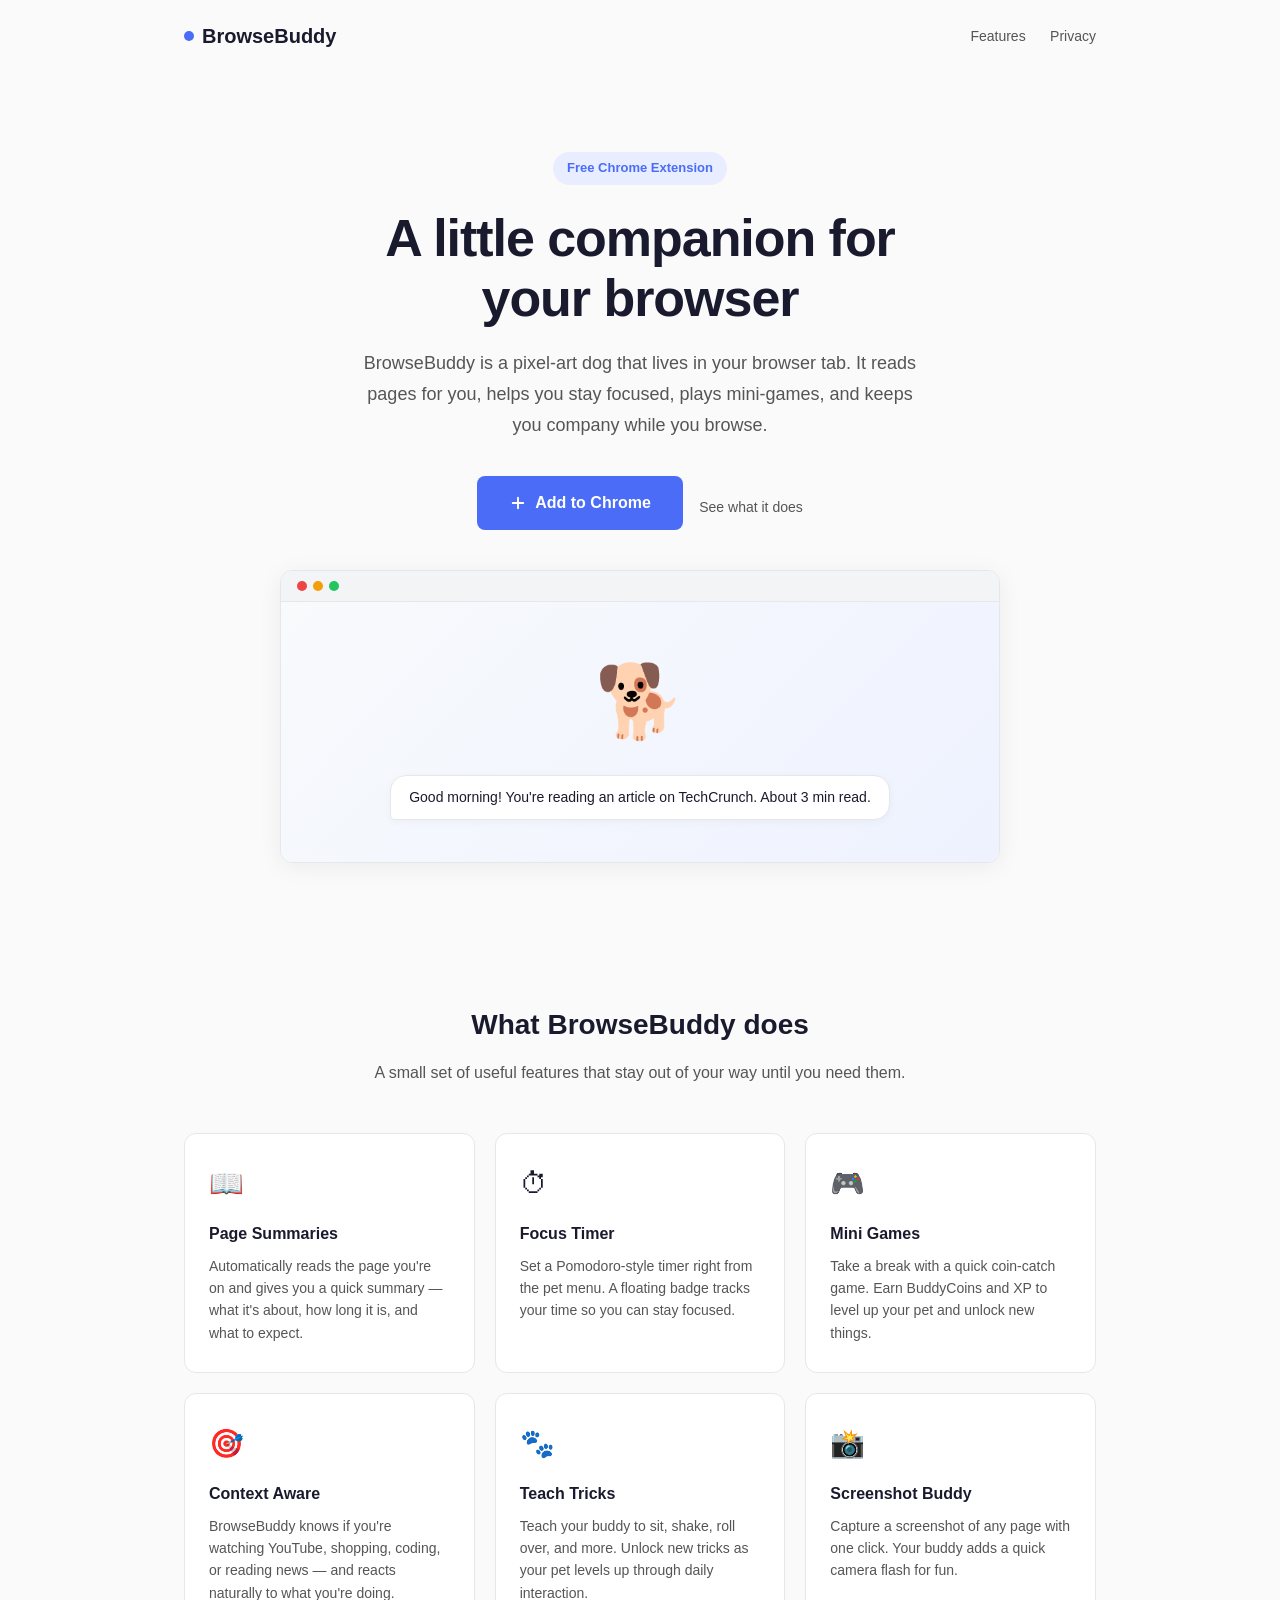
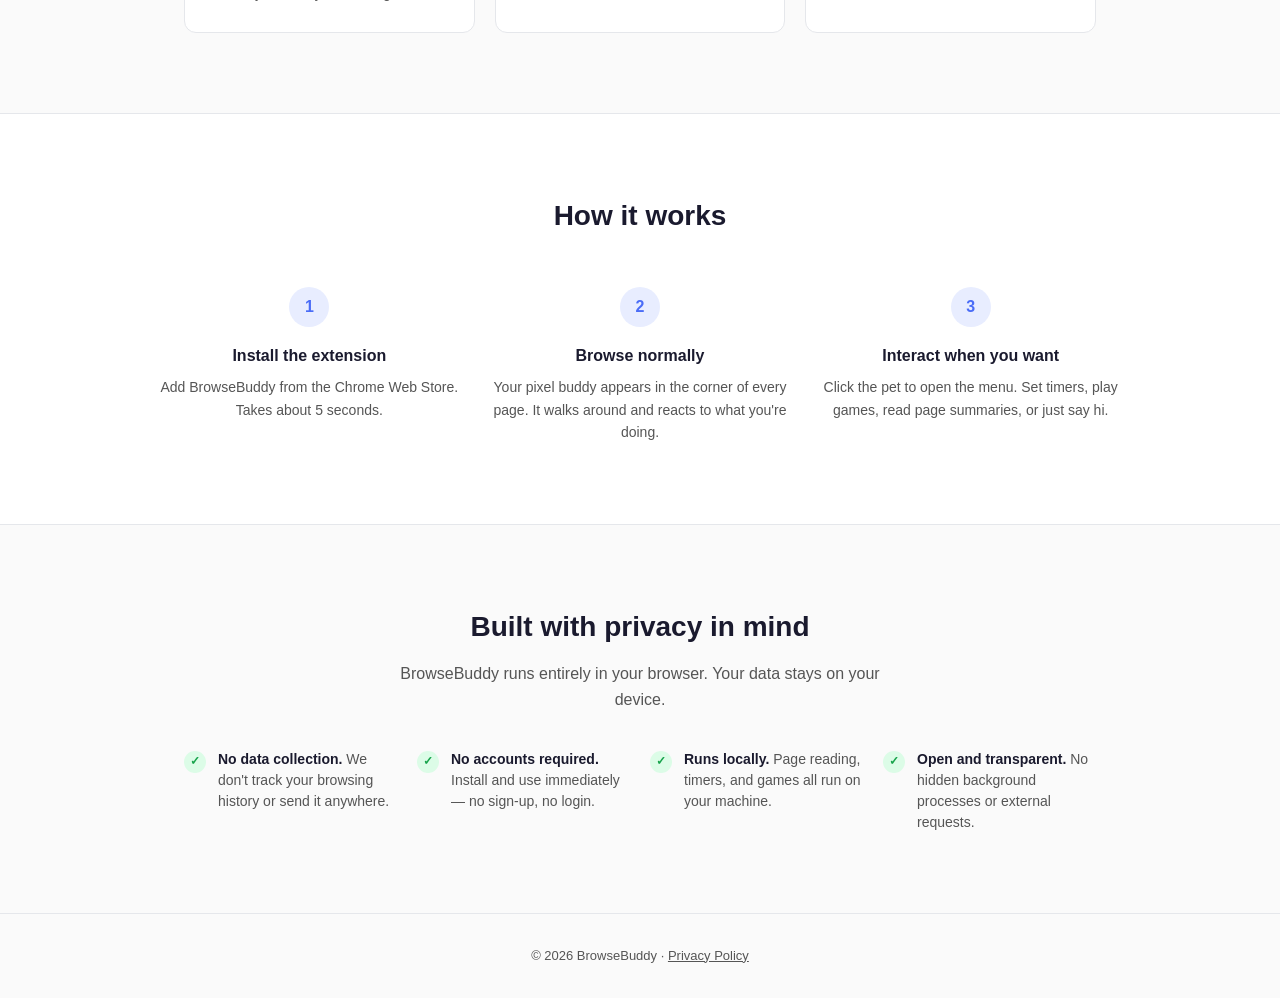
==== docs/index.html @ 707268b6 "Initial commit — BrowseBuddy Chrome Extension Pixel-art dog companion with page summaries, focus tim" ====
<!DOCTYPE html>
<html lang="en">
<head>
  <meta charset="UTF-8">
  <meta name="viewport" content="width=device-width, initial-scale=1.0">
  <title>BrowseBuddy — Your Friendly Browsing Companion</title>
  <meta name="description" content="BrowseBuddy is a free Chrome extension that adds a friendly pixel-art dog to your browser. It reads pages, sets timers, plays games, and keeps you company while you browse.">
  <style>
    *, *::before, *::after { box-sizing: border-box; margin: 0; padding: 0; }

    :root {
      --bg: #fafafa;
      --text: #1a1a2e;
      --text-muted: #555;
      --accent: #4a6cf7;
      --accent-soft: #e8edff;
      --card-bg: #ffffff;
      --border: #e5e7eb;
      --radius: 12px;
    }

    body {
      font-family: -apple-system, BlinkMacSystemFont, 'Segoe UI', Roboto, 'Helvetica Neue', Arial, sans-serif;
      color: var(--text);
      background: var(--bg);
      line-height: 1.6;
      -webkit-font-smoothing: antialiased;
    }

    /* NAV */
    nav {
      display: flex;
      justify-content: space-between;
      align-items: center;
      max-width: 960px;
      margin: 0 auto;
      padding: 20px 24px;
    }
    .logo {
      font-size: 20px;
      font-weight: 700;
      color: var(--text);
      text-decoration: none;
      display: flex;
      align-items: center;
      gap: 8px;
    }
    .logo-dot {
      width: 10px;
      height: 10px;
      background: var(--accent);
      border-radius: 50%;
      display: inline-block;
    }
    nav a.nav-link {
      color: var(--text-muted);
      text-decoration: none;
      font-size: 14px;
      font-weight: 500;
    }
    nav a.nav-link:hover { color: var(--text); }

    /* HERO */
    .hero {
      max-width: 960px;
      margin: 0 auto;
      padding: 80px 24px 60px;
      text-align: center;
    }
    .hero-badge {
      display: inline-block;
      background: var(--accent-soft);
      color: var(--accent);
      font-size: 13px;
      font-weight: 600;
      padding: 6px 14px;
      border-radius: 20px;
      margin-bottom: 24px;
    }
    .hero h1 {
      font-size: clamp(32px, 5vw, 52px);
      font-weight: 800;
      line-height: 1.15;
      margin-bottom: 20px;
      letter-spacing: -0.02em;
    }
    .hero p {
      font-size: 18px;
      color: var(--text-muted);
      max-width: 560px;
      margin: 0 auto 36px;
      line-height: 1.7;
    }
    .cta-btn {
      display: inline-flex;
      align-items: center;
      gap: 8px;
      background: var(--accent);
      color: #fff;
      padding: 14px 32px;
      border-radius: 8px;
      font-size: 16px;
      font-weight: 600;
      text-decoration: none;
      transition: background 0.2s, transform 0.2s;
    }
    .cta-btn:hover { background: #3b5de7; transform: translateY(-1px); }
    .cta-secondary {
      display: inline-block;
      margin-left: 12px;
      color: var(--text-muted);
      font-size: 14px;
      text-decoration: none;
      font-weight: 500;
    }
    .cta-secondary:hover { color: var(--text); }

    /* PREVIEW */
    .preview {
      max-width: 720px;
      margin: 40px auto 0;
      border-radius: var(--radius);
      overflow: hidden;
      border: 1px solid var(--border);
      background: var(--card-bg);
      box-shadow: 0 4px 24px rgba(0,0,0,0.06);
    }
    .preview-bar {
      background: #f3f4f6;
      padding: 10px 16px;
      display: flex;
      align-items: center;
      gap: 6px;
      border-bottom: 1px solid var(--border);
    }
    .preview-dot { width: 10px; height: 10px; border-radius: 50%; }
    .preview-dot:nth-child(1) { background: #ef4444; }
    .preview-dot:nth-child(2) { background: #f59e0b; }
    .preview-dot:nth-child(3) { background: #22c55e; }
    .preview-body {
      padding: 40px;
      text-align: center;
      background: linear-gradient(135deg, #f8fafc 0%, #eef2ff 100%);
      min-height: 260px;
      display: flex;
      flex-direction: column;
      align-items: center;
      justify-content: center;
      position: relative;
    }
    .preview-pet {
      font-size: 72px;
      margin-bottom: 16px;
      animation: pet-bounce 2s ease-in-out infinite;
    }
    @keyframes pet-bounce {
      0%, 100% { transform: translateY(0); }
      50% { transform: translateY(-8px); }
    }
    .preview-bubble {
      background: var(--card-bg);
      border: 1px solid var(--border);
      padding: 10px 18px;
      border-radius: 16px 16px 16px 4px;
      font-size: 14px;
      color: var(--text);
      box-shadow: 0 2px 8px rgba(0,0,0,0.04);
    }

    /* FEATURES */
    .features {
      max-width: 960px;
      margin: 0 auto;
      padding: 80px 24px;
    }
    .features h2 {
      text-align: center;
      font-size: 28px;
      font-weight: 700;
      margin-bottom: 12px;
    }
    .features .subtitle {
      text-align: center;
      color: var(--text-muted);
      font-size: 16px;
      margin-bottom: 48px;
    }
    .feature-grid {
      display: grid;
      grid-template-columns: repeat(auto-fit, minmax(260px, 1fr));
      gap: 20px;
    }
    .feature-card {
      background: var(--card-bg);
      border: 1px solid var(--border);
      border-radius: var(--radius);
      padding: 28px 24px;
      transition: box-shadow 0.2s;
    }
    .feature-card:hover {
      box-shadow: 0 4px 16px rgba(0,0,0,0.06);
    }
    .feature-icon {
      font-size: 28px;
      margin-bottom: 14px;
    }
    .feature-card h3 {
      font-size: 16px;
      font-weight: 700;
      margin-bottom: 8px;
    }
    .feature-card p {
      font-size: 14px;
      color: var(--text-muted);
      line-height: 1.6;
    }

    /* HOW IT WORKS */
    .how-it-works {
      background: var(--card-bg);
      border-top: 1px solid var(--border);
      border-bottom: 1px solid var(--border);
      padding: 80px 24px;
    }
    .how-it-works .inner {
      max-width: 960px;
      margin: 0 auto;
    }
    .how-it-works h2 {
      text-align: center;
      font-size: 28px;
      font-weight: 700;
      margin-bottom: 48px;
    }
    .steps {
      display: grid;
      grid-template-columns: repeat(auto-fit, minmax(200px, 1fr));
      gap: 32px;
      text-align: center;
    }
    .step-num {
      width: 40px;
      height: 40px;
      border-radius: 50%;
      background: var(--accent-soft);
      color: var(--accent);
      display: inline-flex;
      align-items: center;
      justify-content: center;
      font-weight: 700;
      font-size: 16px;
      margin-bottom: 16px;
    }
    .steps h3 {
      font-size: 16px;
      font-weight: 700;
      margin-bottom: 8px;
    }
    .steps p {
      font-size: 14px;
      color: var(--text-muted);
      line-height: 1.6;
    }

    /* PRIVACY */
    .privacy-section {
      max-width: 960px;
      margin: 0 auto;
      padding: 80px 24px;
      text-align: center;
    }
    .privacy-section h2 {
      font-size: 28px;
      font-weight: 700;
      margin-bottom: 12px;
    }
    .privacy-section .subtitle {
      color: var(--text-muted);
      font-size: 16px;
      margin-bottom: 36px;
      max-width: 520px;
      margin-left: auto;
      margin-right: auto;
    }
    .privacy-grid {
      display: grid;
      grid-template-columns: repeat(auto-fit, minmax(200px, 1fr));
      gap: 20px;
      text-align: left;
    }
    .privacy-item {
      display: flex;
      gap: 12px;
      align-items: flex-start;
    }
    .privacy-check {
      width: 22px;
      height: 22px;
      border-radius: 50%;
      background: #dcfce7;
      color: #16a34a;
      display: flex;
      align-items: center;
      justify-content: center;
      font-size: 12px;
      font-weight: 700;
      flex-shrink: 0;
      margin-top: 2px;
    }
    .privacy-item p {
      font-size: 14px;
      color: var(--text-muted);
      line-height: 1.5;
    }
    .privacy-item strong {
      color: var(--text);
    }

    /* FOOTER */
    footer {
      border-top: 1px solid var(--border);
      padding: 32px 24px;
      text-align: center;
    }
    footer p {
      font-size: 13px;
      color: var(--text-muted);
    }
    footer a {
      color: var(--text-muted);
      text-decoration: underline;
    }
    footer a:hover { color: var(--text); }

    /* MOBILE */
    @media (max-width: 600px) {
      .hero { padding: 48px 20px 40px; }
      .features, .privacy-section { padding: 48px 20px; }
      .how-it-works { padding: 48px 20px; }
      .preview-body { padding: 24px; min-height: 200px; }
      .cta-secondary { display: block; margin: 12px 0 0; }
    }
  </style>
</head>
<body>

  <nav>
    <a href="#" class="logo"><span class="logo-dot"></span> BrowseBuddy</a>
    <div>
      <a href="#features" class="nav-link" style="margin-right: 20px;">Features</a>
      <a href="#privacy" class="nav-link">Privacy</a>
    </div>
  </nav>

  <section class="hero">
    <span class="hero-badge">Free Chrome Extension</span>
    <h1>A little companion for<br>your browser</h1>
    <p>BrowseBuddy is a pixel-art dog that lives in your browser tab. It reads pages for you, helps you stay focused, plays mini-games, and keeps you company while you browse.</p>
    <a href="#" class="cta-btn">
      <svg width="18" height="18" viewBox="0 0 24 24" fill="none" stroke="currentColor" stroke-width="2.5" stroke-linecap="round" stroke-linejoin="round"><path d="M12 5v14M5 12h14"/></svg>
      Add to Chrome
    </a>
    <a href="#features" class="cta-secondary">See what it does</a>

    <div class="preview">
      <div class="preview-bar">
        <span class="preview-dot"></span>
        <span class="preview-dot"></span>
        <span class="preview-dot"></span>
      </div>
      <div class="preview-body">
        <div class="preview-pet">🐕</div>
        <div class="preview-bubble">Good morning! You're reading an article on TechCrunch. About 3 min read.</div>
      </div>
    </div>
  </section>

  <section class="features" id="features">
    <h2>What BrowseBuddy does</h2>
    <p class="subtitle">A small set of useful features that stay out of your way until you need them.</p>
    <div class="feature-grid">
      <div class="feature-card">
        <div class="feature-icon">📖</div>
        <h3>Page Summaries</h3>
        <p>Automatically reads the page you're on and gives you a quick summary — what it's about, how long it is, and what to expect.</p>
      </div>
      <div class="feature-card">
        <div class="feature-icon">⏱</div>
        <h3>Focus Timer</h3>
        <p>Set a Pomodoro-style timer right from the pet menu. A floating badge tracks your time so you can stay focused.</p>
      </div>
      <div class="feature-card">
        <div class="feature-icon">🎮</div>
        <h3>Mini Games</h3>
        <p>Take a break with a quick coin-catch game. Earn BuddyCoins and XP to level up your pet and unlock new things.</p>
      </div>
      <div class="feature-card">
        <div class="feature-icon">🎯</div>
        <h3>Context Aware</h3>
        <p>BrowseBuddy knows if you're watching YouTube, shopping, coding, or reading news — and reacts naturally to what you're doing.</p>
      </div>
      <div class="feature-card">
        <div class="feature-icon">🐾</div>
        <h3>Teach Tricks</h3>
        <p>Teach your buddy to sit, shake, roll over, and more. Unlock new tricks as your pet levels up through daily interaction.</p>
      </div>
      <div class="feature-card">
        <div class="feature-icon">📸</div>
        <h3>Screenshot Buddy</h3>
        <p>Capture a screenshot of any page with one click. Your buddy adds a quick camera flash for fun.</p>
      </div>
    </div>
  </section>

  <section class="how-it-works">
    <div class="inner">
      <h2>How it works</h2>
      <div class="steps">
        <div>
          <div class="step-num">1</div>
          <h3>Install the extension</h3>
          <p>Add BrowseBuddy from the Chrome Web Store. Takes about 5 seconds.</p>
        </div>
        <div>
          <div class="step-num">2</div>
          <h3>Browse normally</h3>
          <p>Your pixel buddy appears in the corner of every page. It walks around and reacts to what you're doing.</p>
        </div>
        <div>
          <div class="step-num">3</div>
          <h3>Interact when you want</h3>
          <p>Click the pet to open the menu. Set timers, play games, read page summaries, or just say hi.</p>
        </div>
      </div>
    </div>
  </section>

  <section class="privacy-section" id="privacy">
    <h2>Built with privacy in mind</h2>
    <p class="subtitle">BrowseBuddy runs entirely in your browser. Your data stays on your device.</p>
    <div class="privacy-grid">
      <div class="privacy-item">
        <div class="privacy-check">&#10003;</div>
        <p><strong>No data collection.</strong> We don't track your browsing history or send it anywhere.</p>
      </div>
      <div class="privacy-item">
        <div class="privacy-check">&#10003;</div>
        <p><strong>No accounts required.</strong> Install and use immediately — no sign-up, no login.</p>
      </div>
      <div class="privacy-item">
        <div class="privacy-check">&#10003;</div>
        <p><strong>Runs locally.</strong> Page reading, timers, and games all run on your machine.</p>
      </div>
      <div class="privacy-item">
        <div class="privacy-check">&#10003;</div>
        <p><strong>Open and transparent.</strong> No hidden background processes or external requests.</p>
      </div>
    </div>
  </section>

  <footer>
    <p>&copy; 2026 BrowseBuddy &middot; <a href="privacy.html">Privacy Policy</a></p>
  </footer>

</body>
</html>
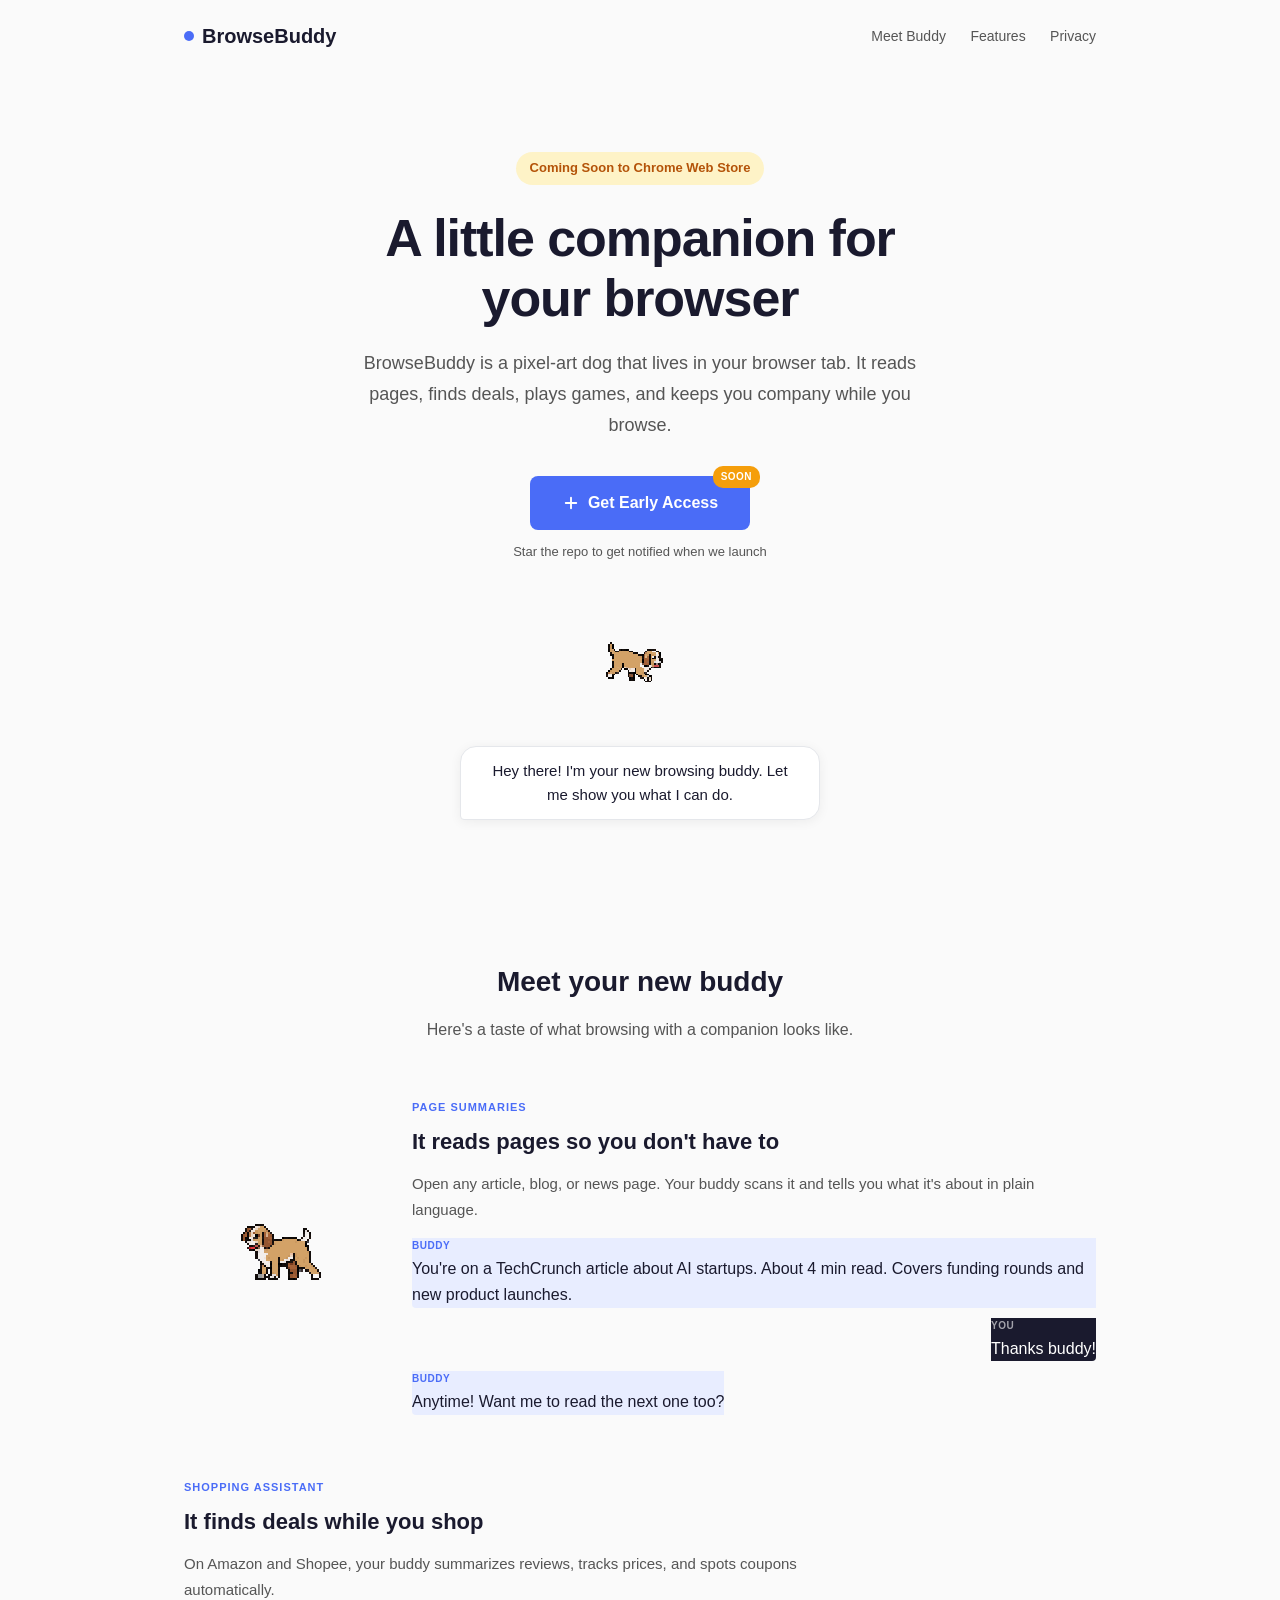
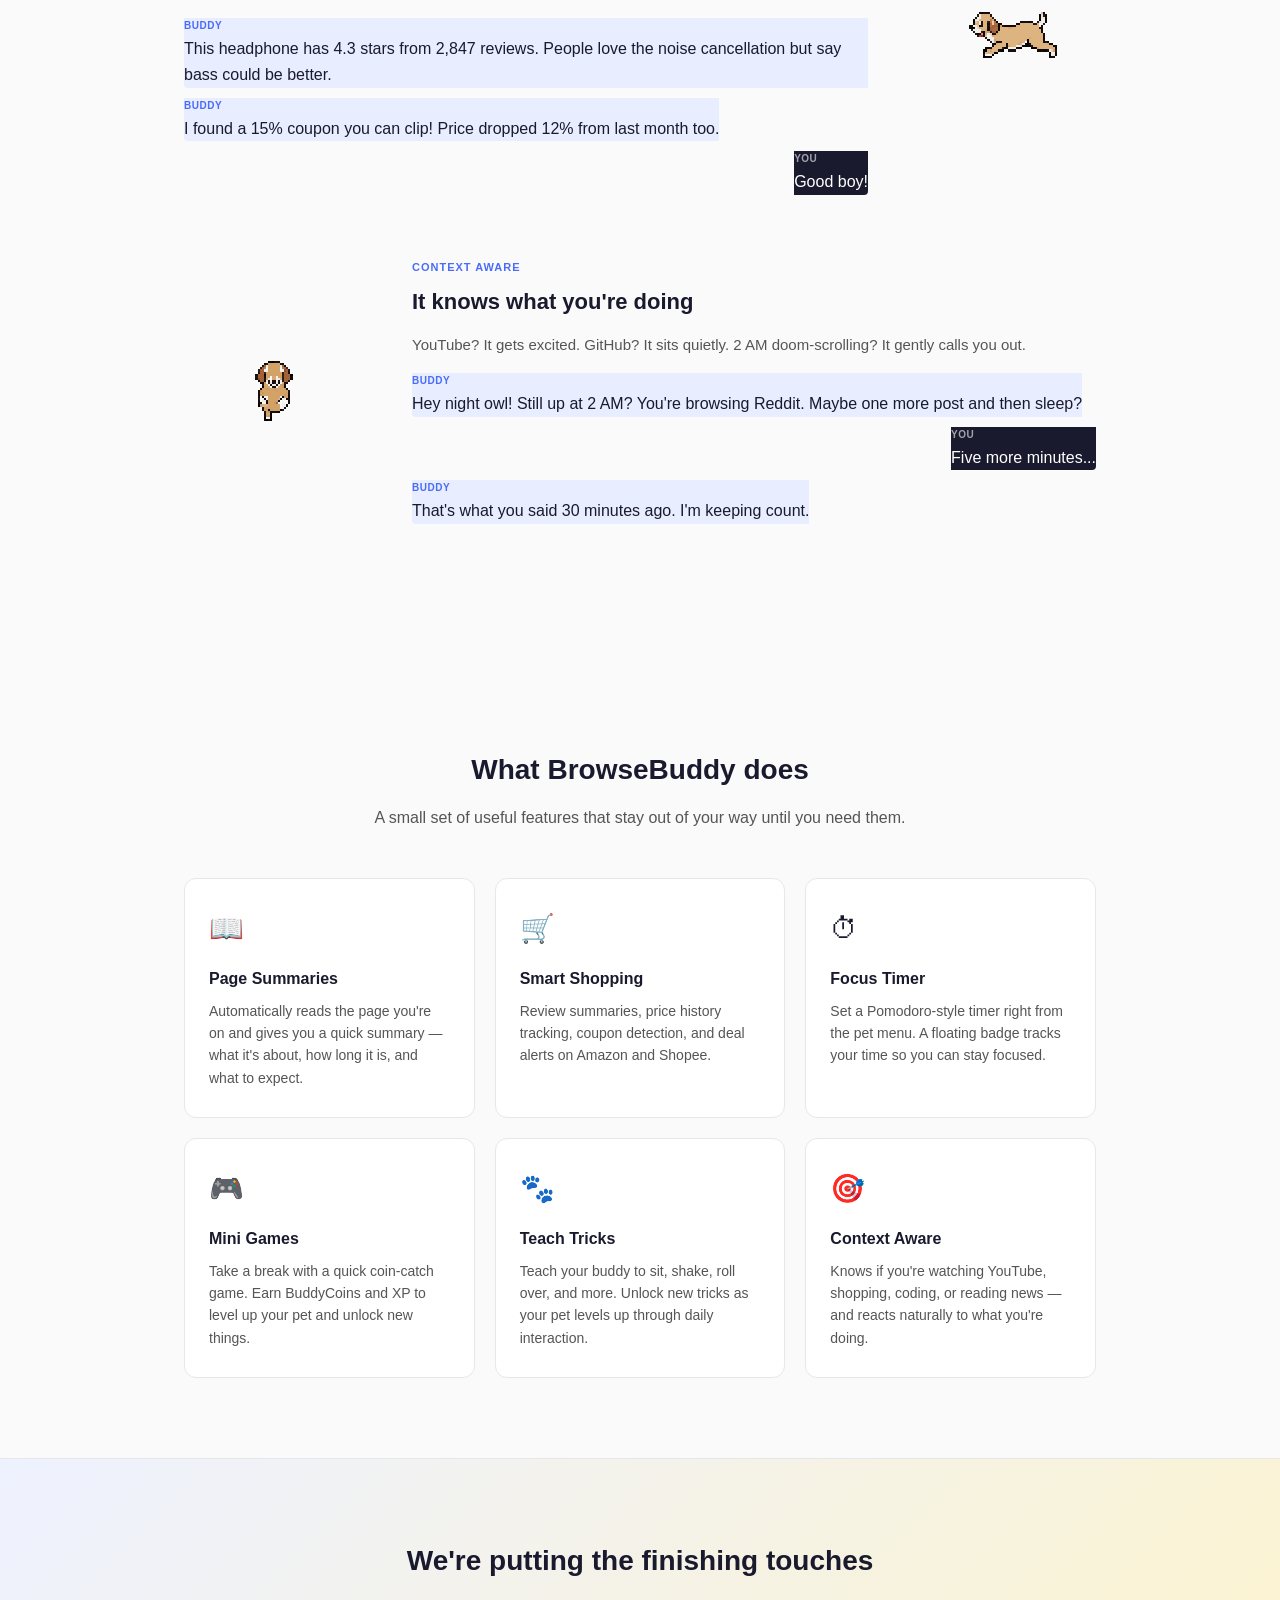
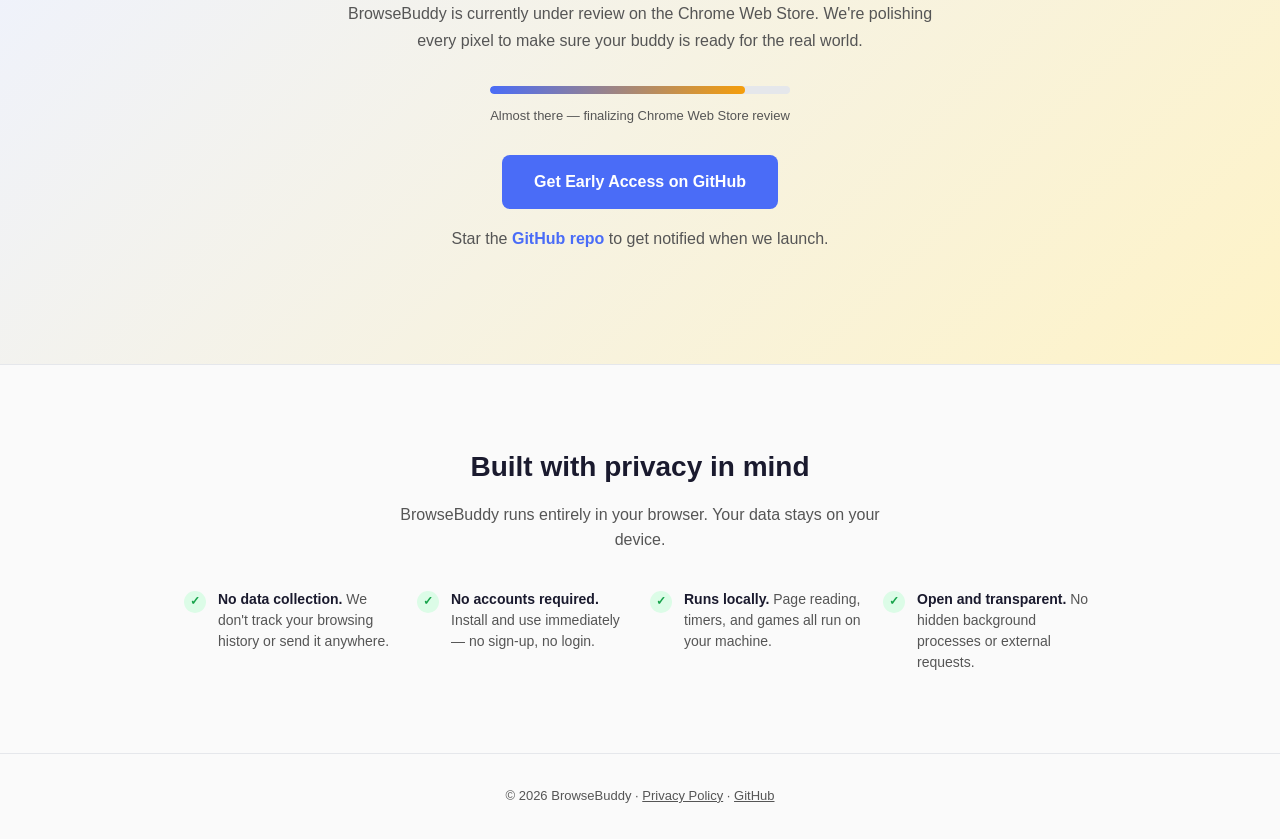
==== commit ee03872a: "Redesign landing page with Coming Soon, GIF demos, and sample conversations - Hero: Coming Soon badg" ====
--- a/docs/index.html
+++ b/docs/index.html
@@ -5,6 +5,16 @@
   <meta name="viewport" content="width=device-width, initial-scale=1.0">
   <title>BrowseBuddy — Your Friendly Browsing Companion</title>
   <meta name="description" content="BrowseBuddy is a free Chrome extension that adds a friendly pixel-art dog to your browser. It reads pages, sets timers, plays games, and keeps you company while you browse.">
+
+  <!-- Google Analytics -->
+  <script async src="https://www.googletagmanager.com/gtag/js?id=G-JK165LXYX5"></script>
+  <script>
+    window.dataLayer = window.dataLayer || [];
+    function gtag(){dataLayer.push(arguments);}
+    gtag('js', new Date());
+    gtag('config', 'G-JK165LXYX5');
+  </script>
+
   <style>
     *, *::before, *::after { box-sizing: border-box; margin: 0; padding: 0; }
 
@@ -17,6 +27,8 @@
       --card-bg: #ffffff;
       --border: #e5e7eb;
       --radius: 12px;
+      --warm: #f59e0b;
+      --warm-soft: #fef3c7;
     }
 
     body {
@@ -69,13 +81,18 @@
     }
     .hero-badge {
       display: inline-block;
-      background: var(--accent-soft);
-      color: var(--accent);
+      background: var(--warm-soft);
+      color: #b45309;
       font-size: 13px;
       font-weight: 600;
       padding: 6px 14px;
       border-radius: 20px;
       margin-bottom: 24px;
+      animation: badge-pulse 2s ease-in-out infinite;
+    }
+    @keyframes badge-pulse {
+      0%, 100% { opacity: 1; }
+      50% { opacity: 0.7; }
     }
     .hero h1 {
       font-size: clamp(32px, 5vw, 52px);
@@ -103,68 +120,161 @@
       font-weight: 600;
       text-decoration: none;
       transition: background 0.2s, transform 0.2s;
+      position: relative;
     }
     .cta-btn:hover { background: #3b5de7; transform: translateY(-1px); }
-    .cta-secondary {
+    .coming-soon-tag {
+      position: absolute;
+      top: -10px;
+      right: -10px;
+      background: var(--warm);
+      color: #fff;
+      font-size: 10px;
+      font-weight: 700;
+      padding: 3px 8px;
+      border-radius: 10px;
+      text-transform: uppercase;
+      letter-spacing: 0.5px;
+    }
+    .cta-sub {
+      display: block;
+      margin-top: 12px;
+      color: var(--text-muted);
+      font-size: 13px;
+    }
+
+    /* HERO GIF */
+    .hero-gif {
+      max-width: 480px;
+      margin: 40px auto 0;
+      position: relative;
+    }
+    .hero-gif img {
+      width: 120px;
+      height: auto;
+      image-rendering: pixelated;
+      animation: pet-bounce 2s ease-in-out infinite;
+    }
+    @keyframes pet-bounce {
+      0%, 100% { transform: translateY(0); }
+      50% { transform: translateY(-10px); }
+    }
+    .hero-bubble {
       display: inline-block;
-      margin-left: 12px;
-      color: var(--text-muted);
-      font-size: 14px;
-      text-decoration: none;
-      font-weight: 500;
-    }
-    .cta-secondary:hover { color: var(--text); }
-
-    /* PREVIEW */
-    .preview {
-      max-width: 720px;
-      margin: 40px auto 0;
-      border-radius: var(--radius);
-      overflow: hidden;
+      background: var(--card-bg);
       border: 1px solid var(--border);
-      background: var(--card-bg);
-      box-shadow: 0 4px 24px rgba(0,0,0,0.06);
-    }
-    .preview-bar {
-      background: #f3f4f6;
-      padding: 10px 16px;
+      padding: 12px 20px;
+      border-radius: 16px 16px 16px 4px;
+      font-size: 15px;
+      color: var(--text);
+      box-shadow: 0 2px 12px rgba(0,0,0,0.06);
+      margin-top: 16px;
+      max-width: 360px;
+    }
+
+    /* SHOWCASE — GIF + Conversation demos */
+    .showcase {
+      max-width: 960px;
+      margin: 0 auto;
+      padding: 80px 24px;
+    }
+    .showcase h2 {
+      text-align: center;
+      font-size: 28px;
+      font-weight: 700;
+      margin-bottom: 12px;
+    }
+    .showcase .subtitle {
+      text-align: center;
+      color: var(--text-muted);
+      font-size: 16px;
+      margin-bottom: 56px;
+    }
+    .demo-row {
       display: flex;
       align-items: center;
-      gap: 6px;
-      border-bottom: 1px solid var(--border);
-    }
-    .preview-dot { width: 10px; height: 10px; border-radius: 50%; }
-    .preview-dot:nth-child(1) { background: #ef4444; }
-    .preview-dot:nth-child(2) { background: #f59e0b; }
-    .preview-dot:nth-child(3) { background: #22c55e; }
-    .preview-body {
-      padding: 40px;
-      text-align: center;
-      background: linear-gradient(135deg, #f8fafc 0%, #eef2ff 100%);
-      min-height: 260px;
+      gap: 48px;
+      margin-bottom: 64px;
+    }
+    .demo-row.reverse { flex-direction: row-reverse; }
+    .demo-gif {
+      flex: 0 0 180px;
+      text-align: center;
+    }
+    .demo-gif img {
+      width: 140px;
+      height: auto;
+      image-rendering: pixelated;
+      border-radius: 8px;
+    }
+    .demo-content {
+      flex: 1;
+    }
+    .demo-label {
+      font-size: 11px;
+      font-weight: 700;
+      text-transform: uppercase;
+      letter-spacing: 1px;
+      color: var(--accent);
+      margin-bottom: 8px;
+    }
+    .demo-content h3 {
+      font-size: 22px;
+      font-weight: 700;
+      margin-bottom: 12px;
+    }
+    .demo-content p {
+      font-size: 15px;
+      color: var(--text-muted);
+      line-height: 1.7;
+      margin-bottom: 16px;
+    }
+
+    /* Chat bubbles */
+    .chat-demo {
       display: flex;
       flex-direction: column;
-      align-items: center;
-      justify-content: center;
+      gap: 10px;
+    }
+    .chat-bubble {
+      max-width: 320px;
+      padding: 10px 16px;
+      border-radius: 14px;
+      font-size: 13px;
+      line-height: 1.5;
       position: relative;
     }
-    .preview-pet {
-      font-size: 72px;
-      margin-bottom: 16px;
-      animation: pet-bounce 2s ease-in-out infinite;
-    }
-    @keyframes pet-bounce {
-      0%, 100% { transform: translateY(0); }
-      50% { transform: translateY(-8px); }
-    }
-    .preview-bubble {
-      background: var(--card-bg);
-      border: 1px solid var(--border);
-      padding: 10px 18px;
-      border-radius: 16px 16px 16px 4px;
-      font-size: 14px;
+    .chat-buddy {
+      background: var(--accent-soft);
       color: var(--text);
-      box-shadow: 0 2px 8px rgba(0,0,0,0.04);
+      border-bottom-left-radius: 4px;
+      align-self: flex-start;
+    }
+    .chat-buddy::before {
+      content: "Buddy";
+      display: block;
+      font-size: 10px;
+      font-weight: 700;
+      color: var(--accent);
+      margin-bottom: 2px;
+      text-transform: uppercase;
+      letter-spacing: 0.5px;
+    }
+    .chat-user {
+      background: var(--text);
+      color: #fff;
+      border-bottom-right-radius: 4px;
+      align-self: flex-end;
+    }
+    .chat-user::before {
+      content: "You";
+      display: block;
+      font-size: 10px;
+      font-weight: 700;
+      color: rgba(255,255,255,0.6);
+      margin-bottom: 2px;
+      text-transform: uppercase;
+      letter-spacing: 0.5px;
     }
 
     /* FEATURES */
@@ -215,52 +325,64 @@
       line-height: 1.6;
     }
 
-    /* HOW IT WORKS */
-    .how-it-works {
-      background: var(--card-bg);
+    /* COMING SOON CTA */
+    .coming-soon {
+      background: linear-gradient(135deg, #eef2ff 0%, #fef3c7 100%);
       border-top: 1px solid var(--border);
       border-bottom: 1px solid var(--border);
       padding: 80px 24px;
-    }
-    .how-it-works .inner {
-      max-width: 960px;
+      text-align: center;
+    }
+    .coming-soon .inner {
+      max-width: 600px;
       margin: 0 auto;
     }
-    .how-it-works h2 {
-      text-align: center;
+    .coming-soon h2 {
       font-size: 28px;
       font-weight: 700;
-      margin-bottom: 48px;
-    }
-    .steps {
-      display: grid;
-      grid-template-columns: repeat(auto-fit, minmax(200px, 1fr));
-      gap: 32px;
-      text-align: center;
-    }
-    .step-num {
-      width: 40px;
-      height: 40px;
-      border-radius: 50%;
-      background: var(--accent-soft);
+      margin-bottom: 16px;
+    }
+    .coming-soon p {
+      font-size: 16px;
+      color: var(--text-muted);
+      line-height: 1.7;
+      margin-bottom: 32px;
+    }
+    .coming-soon .progress-bar {
+      background: var(--border);
+      border-radius: 20px;
+      height: 8px;
+      max-width: 300px;
+      margin: 0 auto 12px;
+      overflow: hidden;
+    }
+    .coming-soon .progress-fill {
+      background: linear-gradient(90deg, var(--accent), var(--warm));
+      height: 100%;
+      width: 85%;
+      border-radius: 20px;
+      animation: progress-shimmer 2s ease-in-out infinite;
+    }
+    @keyframes progress-shimmer {
+      0%, 100% { opacity: 1; }
+      50% { opacity: 0.7; }
+    }
+    .coming-soon .progress-text {
+      font-size: 13px;
+      color: var(--text-muted);
+      margin-bottom: 28px;
+    }
+    .notify-text {
+      font-size: 14px;
+      color: var(--text-muted);
+      margin-top: 16px;
+    }
+    .notify-text a {
       color: var(--accent);
-      display: inline-flex;
-      align-items: center;
-      justify-content: center;
-      font-weight: 700;
-      font-size: 16px;
-      margin-bottom: 16px;
-    }
-    .steps h3 {
-      font-size: 16px;
-      font-weight: 700;
-      margin-bottom: 8px;
-    }
-    .steps p {
-      font-size: 14px;
-      color: var(--text-muted);
-      line-height: 1.6;
-    }
+      text-decoration: none;
+      font-weight: 600;
+    }
+    .notify-text a:hover { text-decoration: underline; }
 
     /* PRIVACY */
     .privacy-section {
@@ -333,12 +455,23 @@
     footer a:hover { color: var(--text); }
 
     /* MOBILE */
-    @media (max-width: 600px) {
+    @media (max-width: 700px) {
       .hero { padding: 48px 20px 40px; }
       .features, .privacy-section { padding: 48px 20px; }
-      .how-it-works { padding: 48px 20px; }
-      .preview-body { padding: 24px; min-height: 200px; }
-      .cta-secondary { display: block; margin: 12px 0 0; }
+      .showcase { padding: 48px 20px; }
+      .coming-soon { padding: 48px 20px; }
+      .demo-row, .demo-row.reverse {
+        flex-direction: column;
+        text-align: center;
+        gap: 24px;
+      }
+      .demo-gif { flex: none; }
+      .chat-demo {
+        align-items: center;
+      }
+      .chat-bubble {
+        max-width: 280px;
+      }
     }
   </style>
 </head>
@@ -347,34 +480,88 @@
   <nav>
     <a href="#" class="logo"><span class="logo-dot"></span> BrowseBuddy</a>
     <div>
+      <a href="#meet" class="nav-link" style="margin-right: 20px;">Meet Buddy</a>
       <a href="#features" class="nav-link" style="margin-right: 20px;">Features</a>
       <a href="#privacy" class="nav-link">Privacy</a>
     </div>
   </nav>
 
+  <!-- HERO -->
   <section class="hero">
-    <span class="hero-badge">Free Chrome Extension</span>
+    <span class="hero-badge">Coming Soon to Chrome Web Store</span>
     <h1>A little companion for<br>your browser</h1>
-    <p>BrowseBuddy is a pixel-art dog that lives in your browser tab. It reads pages for you, helps you stay focused, plays mini-games, and keeps you company while you browse.</p>
-    <a href="#" class="cta-btn">
+    <p>BrowseBuddy is a pixel-art dog that lives in your browser tab. It reads pages, finds deals, plays games, and keeps you company while you browse.</p>
+    <a href="https://github.com/vaishnov96/BrowseBuddy" target="_blank" class="cta-btn" id="cta-add-chrome" onclick="gtag('event', 'cta_click', {event_category: 'engagement', event_label: 'add_to_chrome'});">
       <svg width="18" height="18" viewBox="0 0 24 24" fill="none" stroke="currentColor" stroke-width="2.5" stroke-linecap="round" stroke-linejoin="round"><path d="M12 5v14M5 12h14"/></svg>
-      Add to Chrome
+      Get Early Access
+      <span class="coming-soon-tag">Soon</span>
     </a>
-    <a href="#features" class="cta-secondary">See what it does</a>
-
-    <div class="preview">
-      <div class="preview-bar">
-        <span class="preview-dot"></span>
-        <span class="preview-dot"></span>
-        <span class="preview-dot"></span>
-      </div>
-      <div class="preview-body">
-        <div class="preview-pet">🐕</div>
-        <div class="preview-bubble">Good morning! You're reading an article on TechCrunch. About 3 min read.</div>
-      </div>
+    <span class="cta-sub">Star the repo to get notified when we launch</span>
+
+    <div class="hero-gif">
+      <img src="assets/buddy-walk.gif" alt="BrowseBuddy walking animation">
+      <div><div class="hero-bubble">Hey there! I'm your new browsing buddy. Let me show you what I can do.</div></div>
     </div>
   </section>
 
+  <!-- MEET BUDDY — GIF Showcase -->
+  <section class="showcase" id="meet">
+    <h2>Meet your new buddy</h2>
+    <p class="subtitle">Here's a taste of what browsing with a companion looks like.</p>
+
+    <!-- Demo 1: Page Reading -->
+    <div class="demo-row">
+      <div class="demo-gif">
+        <img src="assets/buddy-bark.gif" alt="BrowseBuddy barking excitedly">
+      </div>
+      <div class="demo-content">
+        <div class="demo-label">Page Summaries</div>
+        <h3>It reads pages so you don't have to</h3>
+        <p>Open any article, blog, or news page. Your buddy scans it and tells you what it's about in plain language.</p>
+        <div class="chat-demo">
+          <div class="chat-buddy">You're on a TechCrunch article about AI startups. About 4 min read. Covers funding rounds and new product launches.</div>
+          <div class="chat-user">Thanks buddy!</div>
+          <div class="chat-buddy">Anytime! Want me to read the next one too?</div>
+        </div>
+      </div>
+    </div>
+
+    <!-- Demo 2: Shopping -->
+    <div class="demo-row reverse">
+      <div class="demo-gif">
+        <img src="assets/buddy-sneak.gif" alt="BrowseBuddy sneaking around">
+      </div>
+      <div class="demo-content">
+        <div class="demo-label">Shopping Assistant</div>
+        <h3>It finds deals while you shop</h3>
+        <p>On Amazon and Shopee, your buddy summarizes reviews, tracks prices, and spots coupons automatically.</p>
+        <div class="chat-demo">
+          <div class="chat-buddy">This headphone has 4.3 stars from 2,847 reviews. People love the noise cancellation but say bass could be better.</div>
+          <div class="chat-buddy">I found a 15% coupon you can clip! Price dropped 12% from last month too.</div>
+          <div class="chat-user">Good boy!</div>
+        </div>
+      </div>
+    </div>
+
+    <!-- Demo 3: Context Aware -->
+    <div class="demo-row">
+      <div class="demo-gif">
+        <img src="assets/buddy-explore.gif" alt="BrowseBuddy exploring">
+      </div>
+      <div class="demo-content">
+        <div class="demo-label">Context Aware</div>
+        <h3>It knows what you're doing</h3>
+        <p>YouTube? It gets excited. GitHub? It sits quietly. 2 AM doom-scrolling? It gently calls you out.</p>
+        <div class="chat-demo">
+          <div class="chat-buddy">Hey night owl! Still up at 2 AM? You're browsing Reddit. Maybe one more post and then sleep?</div>
+          <div class="chat-user">Five more minutes...</div>
+          <div class="chat-buddy">That's what you said 30 minutes ago. I'm keeping count.</div>
+        </div>
+      </div>
+    </div>
+  </section>
+
+  <!-- FEATURES -->
   <section class="features" id="features">
     <h2>What BrowseBuddy does</h2>
     <p class="subtitle">A small set of useful features that stay out of your way until you need them.</p>
@@ -385,6 +572,11 @@
         <p>Automatically reads the page you're on and gives you a quick summary — what it's about, how long it is, and what to expect.</p>
       </div>
       <div class="feature-card">
+        <div class="feature-icon">🛒</div>
+        <h3>Smart Shopping</h3>
+        <p>Review summaries, price history tracking, coupon detection, and deal alerts on Amazon and Shopee.</p>
+      </div>
+      <div class="feature-card">
         <div class="feature-icon">⏱</div>
         <h3>Focus Timer</h3>
         <p>Set a Pomodoro-style timer right from the pet menu. A floating badge tracks your time so you can stay focused.</p>
@@ -395,46 +587,33 @@
         <p>Take a break with a quick coin-catch game. Earn BuddyCoins and XP to level up your pet and unlock new things.</p>
       </div>
       <div class="feature-card">
-        <div class="feature-icon">🎯</div>
-        <h3>Context Aware</h3>
-        <p>BrowseBuddy knows if you're watching YouTube, shopping, coding, or reading news — and reacts naturally to what you're doing.</p>
-      </div>
-      <div class="feature-card">
         <div class="feature-icon">🐾</div>
         <h3>Teach Tricks</h3>
         <p>Teach your buddy to sit, shake, roll over, and more. Unlock new tricks as your pet levels up through daily interaction.</p>
       </div>
       <div class="feature-card">
-        <div class="feature-icon">📸</div>
-        <h3>Screenshot Buddy</h3>
-        <p>Capture a screenshot of any page with one click. Your buddy adds a quick camera flash for fun.</p>
+        <div class="feature-icon">🎯</div>
+        <h3>Context Aware</h3>
+        <p>Knows if you're watching YouTube, shopping, coding, or reading news — and reacts naturally to what you're doing.</p>
       </div>
     </div>
   </section>
 
-  <section class="how-it-works">
+  <!-- COMING SOON CTA -->
+  <section class="coming-soon">
     <div class="inner">
-      <h2>How it works</h2>
-      <div class="steps">
-        <div>
-          <div class="step-num">1</div>
-          <h3>Install the extension</h3>
-          <p>Add BrowseBuddy from the Chrome Web Store. Takes about 5 seconds.</p>
-        </div>
-        <div>
-          <div class="step-num">2</div>
-          <h3>Browse normally</h3>
-          <p>Your pixel buddy appears in the corner of every page. It walks around and reacts to what you're doing.</p>
-        </div>
-        <div>
-          <div class="step-num">3</div>
-          <h3>Interact when you want</h3>
-          <p>Click the pet to open the menu. Set timers, play games, read page summaries, or just say hi.</p>
-        </div>
-      </div>
+      <h2>We're putting the finishing touches</h2>
+      <p>BrowseBuddy is currently under review on the Chrome Web Store. We're polishing every pixel to make sure your buddy is ready for the real world.</p>
+      <div class="progress-bar"><div class="progress-fill"></div></div>
+      <div class="progress-text">Almost there — finalizing Chrome Web Store review</div>
+      <a href="https://github.com/vaishnov96/BrowseBuddy" target="_blank" class="cta-btn" onclick="gtag('event', 'cta_click', {event_category: 'engagement', event_label: 'early_access_bottom'});">
+        Get Early Access on GitHub
+      </a>
+      <p class="notify-text">Star the <a href="https://github.com/vaishnov96/BrowseBuddy" target="_blank">GitHub repo</a> to get notified when we launch.</p>
     </div>
   </section>
 
+  <!-- PRIVACY -->
   <section class="privacy-section" id="privacy">
     <h2>Built with privacy in mind</h2>
     <p class="subtitle">BrowseBuddy runs entirely in your browser. Your data stays on your device.</p>
@@ -459,7 +638,7 @@
   </section>
 
   <footer>
-    <p>&copy; 2026 BrowseBuddy &middot; <a href="privacy.html">Privacy Policy</a></p>
+    <p>&copy; 2026 BrowseBuddy &middot; <a href="privacy.html">Privacy Policy</a> &middot; <a href="https://github.com/vaishnov96/BrowseBuddy" target="_blank">GitHub</a></p>
   </footer>
 
 </body>
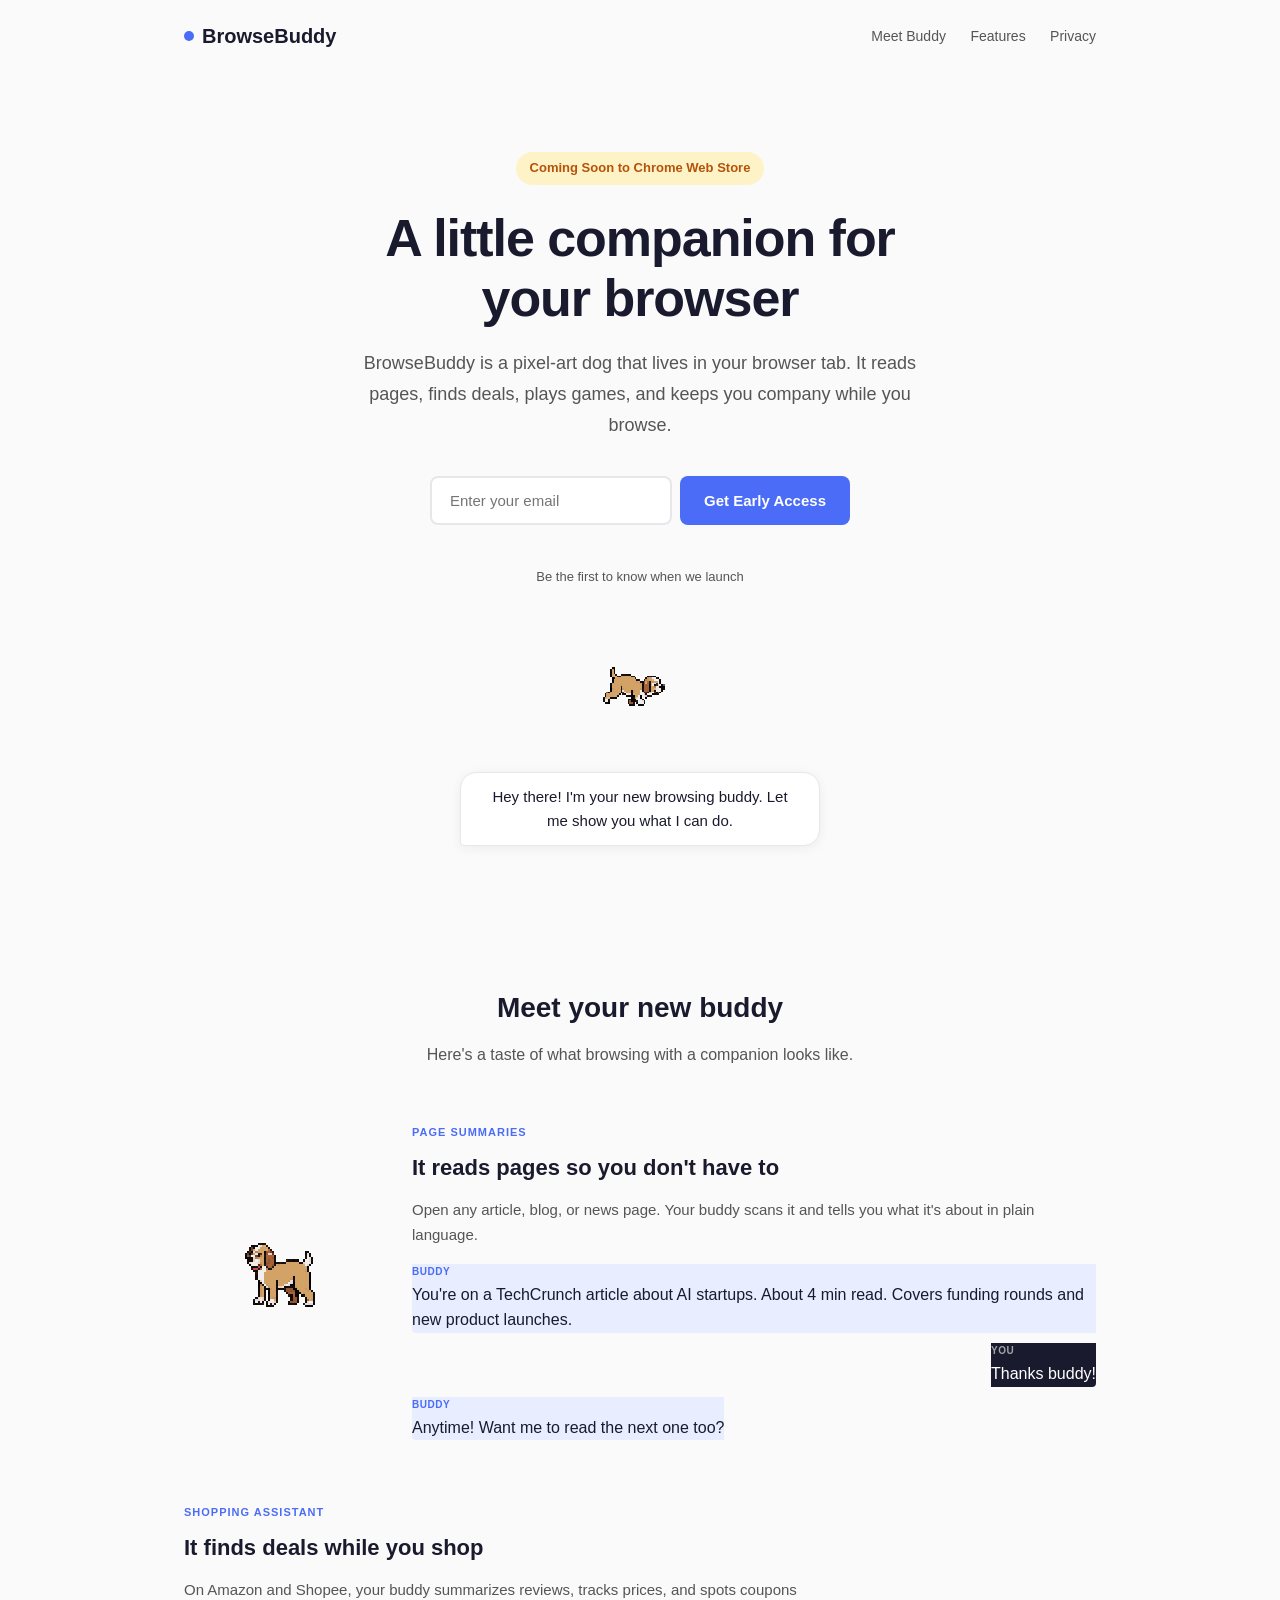
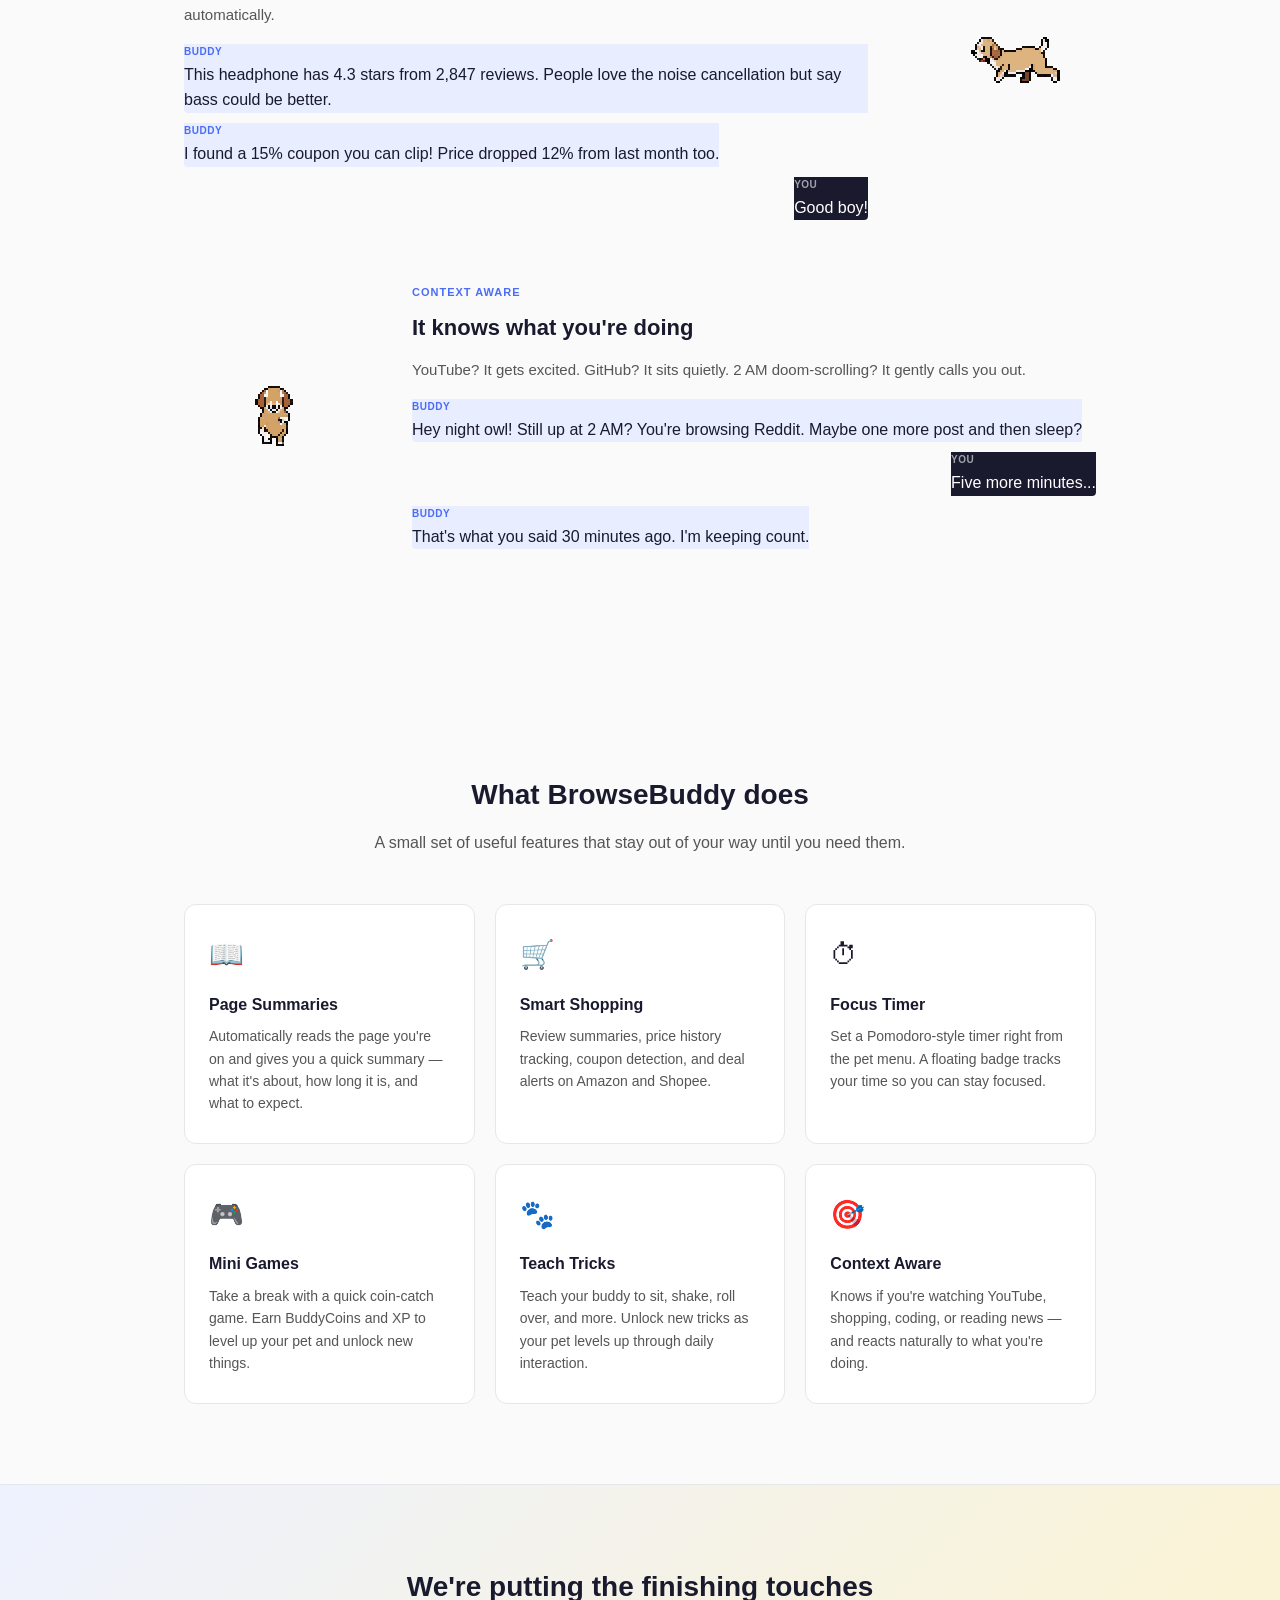
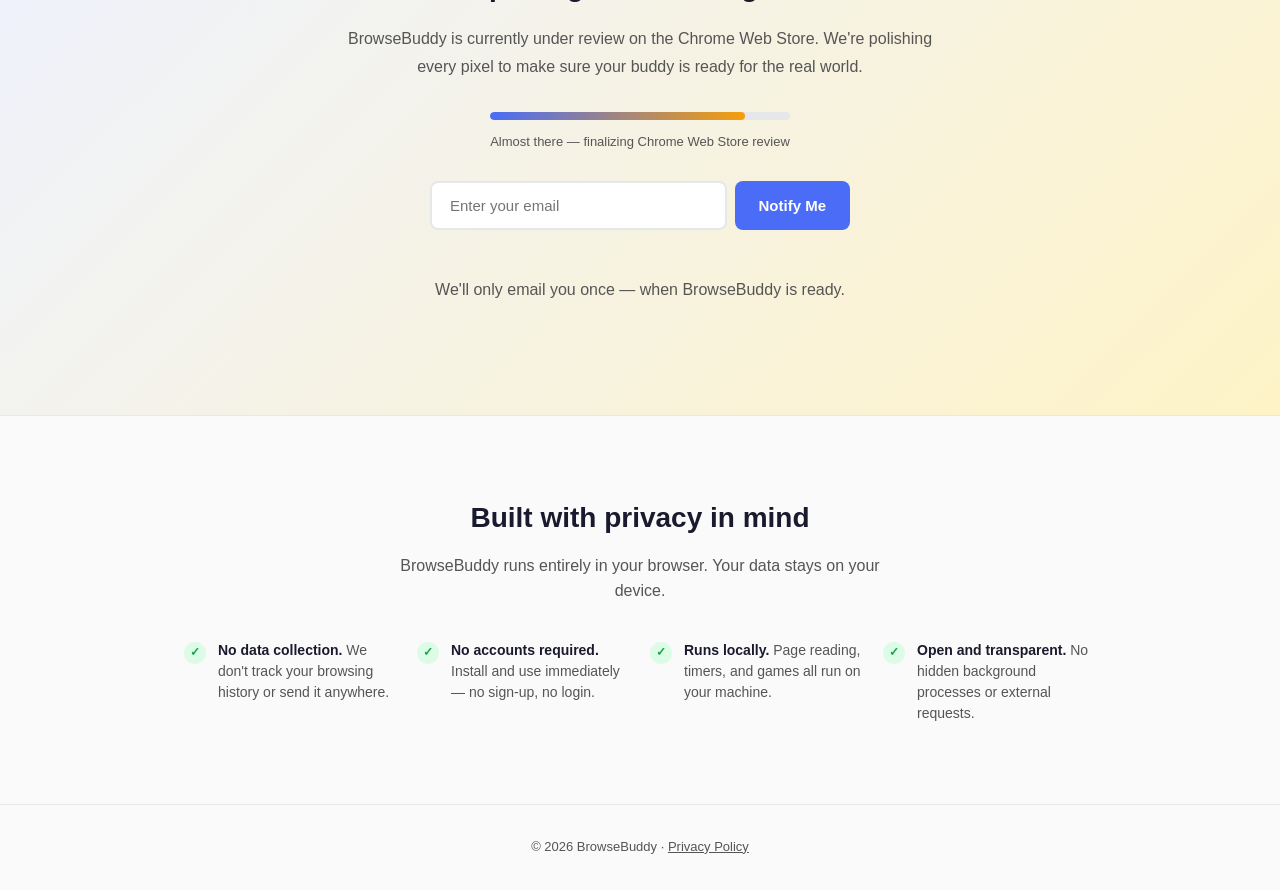
==== commit 97159327: "Replace GitHub links with email waitlist powered by Supabase - Remove all GitHub repo links from lan" ====
--- a/docs/index.html
+++ b/docs/index.html
@@ -377,12 +377,56 @@
       color: var(--text-muted);
       margin-top: 16px;
     }
-    .notify-text a {
-      color: var(--accent);
-      text-decoration: none;
+
+    /* EMAIL FORM */
+    .email-form {
+      display: flex;
+      gap: 8px;
+      max-width: 420px;
+      margin: 0 auto;
+    }
+    .email-form input {
+      flex: 1;
+      padding: 14px 18px;
+      border: 2px solid var(--border);
+      border-radius: 8px;
+      font-size: 15px;
+      font-family: inherit;
+      outline: none;
+      transition: border-color 0.2s;
+    }
+    .email-form input:focus {
+      border-color: var(--accent);
+    }
+    .email-form button {
+      padding: 14px 24px;
+      background: var(--accent);
+      color: #fff;
+      border: none;
+      border-radius: 8px;
+      font-size: 15px;
       font-weight: 600;
-    }
-    .notify-text a:hover { text-decoration: underline; }
+      cursor: pointer;
+      transition: background 0.2s, transform 0.2s;
+      white-space: nowrap;
+      font-family: inherit;
+    }
+    .email-form button:hover {
+      background: #3b5de7;
+      transform: translateY(-1px);
+    }
+    .email-form button:disabled {
+      background: #94a3b8;
+      cursor: not-allowed;
+      transform: none;
+    }
+    .form-msg {
+      font-size: 13px;
+      margin-top: 10px;
+      min-height: 20px;
+    }
+    .form-msg.success { color: #16a34a; }
+    .form-msg.error { color: #ef4444; }
 
     /* PRIVACY */
     .privacy-section {
@@ -491,12 +535,12 @@
     <span class="hero-badge">Coming Soon to Chrome Web Store</span>
     <h1>A little companion for<br>your browser</h1>
     <p>BrowseBuddy is a pixel-art dog that lives in your browser tab. It reads pages, finds deals, plays games, and keeps you company while you browse.</p>
-    <a href="https://github.com/vaishnov96/BrowseBuddy" target="_blank" class="cta-btn" id="cta-add-chrome" onclick="gtag('event', 'cta_click', {event_category: 'engagement', event_label: 'add_to_chrome'});">
-      <svg width="18" height="18" viewBox="0 0 24 24" fill="none" stroke="currentColor" stroke-width="2.5" stroke-linecap="round" stroke-linejoin="round"><path d="M12 5v14M5 12h14"/></svg>
-      Get Early Access
-      <span class="coming-soon-tag">Soon</span>
-    </a>
-    <span class="cta-sub">Star the repo to get notified when we launch</span>
+    <div class="email-form" id="hero-form">
+      <input type="email" id="hero-email" placeholder="Enter your email" required>
+      <button type="button" onclick="submitEmail('hero')">Get Early Access</button>
+    </div>
+    <div class="form-msg" id="hero-msg"></div>
+    <span class="cta-sub">Be the first to know when we launch</span>
 
     <div class="hero-gif">
       <img src="assets/buddy-walk.gif" alt="BrowseBuddy walking animation">
@@ -606,10 +650,12 @@
       <p>BrowseBuddy is currently under review on the Chrome Web Store. We're polishing every pixel to make sure your buddy is ready for the real world.</p>
       <div class="progress-bar"><div class="progress-fill"></div></div>
       <div class="progress-text">Almost there — finalizing Chrome Web Store review</div>
-      <a href="https://github.com/vaishnov96/BrowseBuddy" target="_blank" class="cta-btn" onclick="gtag('event', 'cta_click', {event_category: 'engagement', event_label: 'early_access_bottom'});">
-        Get Early Access on GitHub
-      </a>
-      <p class="notify-text">Star the <a href="https://github.com/vaishnov96/BrowseBuddy" target="_blank">GitHub repo</a> to get notified when we launch.</p>
+      <div class="email-form" id="bottom-form">
+        <input type="email" id="bottom-email" placeholder="Enter your email" required>
+        <button type="button" onclick="submitEmail('bottom')">Notify Me</button>
+      </div>
+      <div class="form-msg" id="bottom-msg"></div>
+      <p class="notify-text">We'll only email you once — when BrowseBuddy is ready.</p>
     </div>
   </section>
 
@@ -638,8 +684,70 @@
   </section>
 
   <footer>
-    <p>&copy; 2026 BrowseBuddy &middot; <a href="privacy.html">Privacy Policy</a> &middot; <a href="https://github.com/vaishnov96/BrowseBuddy" target="_blank">GitHub</a></p>
+    <p>&copy; 2026 BrowseBuddy &middot; <a href="privacy.html">Privacy Policy</a></p>
   </footer>
+
+  <script>
+    const SUPABASE_URL = 'https://mlrnxfdpxonizhfqpudg.supabase.co';
+    const SUPABASE_KEY = 'eyJhbGciOiJIUzI1NiIsInR5cCI6IkpXVCJ9.eyJpc3MiOiJzdXBhYmFzZSIsInJlZiI6Im1scm54ZmRweG9uaXpoZnFwdWRnIiwicm9sZSI6ImFub24iLCJpYXQiOjE3NzMxOTg0OTEsImV4cCI6MjA4ODc3NDQ5MX0.QICaY5qM0TKQB7Q-uScAr2vPXPsLxaqAz_MEpfCzh54';
+
+    async function submitEmail(location) {
+      const input = document.getElementById(location + '-email');
+      const msg = document.getElementById(location + '-msg');
+      const btn = input.parentElement.querySelector('button');
+      const email = input.value.trim();
+
+      if (!email || !email.includes('@') || !email.includes('.')) {
+        msg.textContent = 'Please enter a valid email address.';
+        msg.className = 'form-msg error';
+        return;
+      }
+
+      btn.disabled = true;
+      btn.textContent = 'Submitting...';
+
+      try {
+        const res = await fetch(SUPABASE_URL + '/rest/v1/browsebuddy_waitlist', {
+          method: 'POST',
+          headers: {
+            'Content-Type': 'application/json',
+            'apikey': SUPABASE_KEY,
+            'Authorization': 'Bearer ' + SUPABASE_KEY,
+            'Prefer': 'return=minimal'
+          },
+          body: JSON.stringify({ email: email, source: location + '_form' })
+        });
+
+        if (res.ok) {
+          msg.textContent = "You're on the list! We'll notify you when BrowseBuddy launches.";
+          msg.className = 'form-msg success';
+          input.value = '';
+          btn.textContent = 'Joined!';
+          gtag('event', 'waitlist_signup', { event_category: 'conversion', event_label: location });
+        } else if (res.status === 409) {
+          msg.textContent = "You're already on the list! We'll be in touch soon.";
+          msg.className = 'form-msg success';
+          btn.textContent = 'Already Joined';
+        } else {
+          throw new Error('Server error');
+        }
+      } catch (err) {
+        msg.textContent = 'Something went wrong. Please try again.';
+        msg.className = 'form-msg error';
+        btn.disabled = false;
+        btn.textContent = location === 'hero' ? 'Get Early Access' : 'Notify Me';
+      }
+    }
+
+    // Allow Enter key to submit
+    document.querySelectorAll('.email-form input').forEach(input => {
+      input.addEventListener('keydown', function(e) {
+        if (e.key === 'Enter') {
+          this.parentElement.querySelector('button').click();
+        }
+      });
+    });
+  </script>
 
 </body>
 </html>
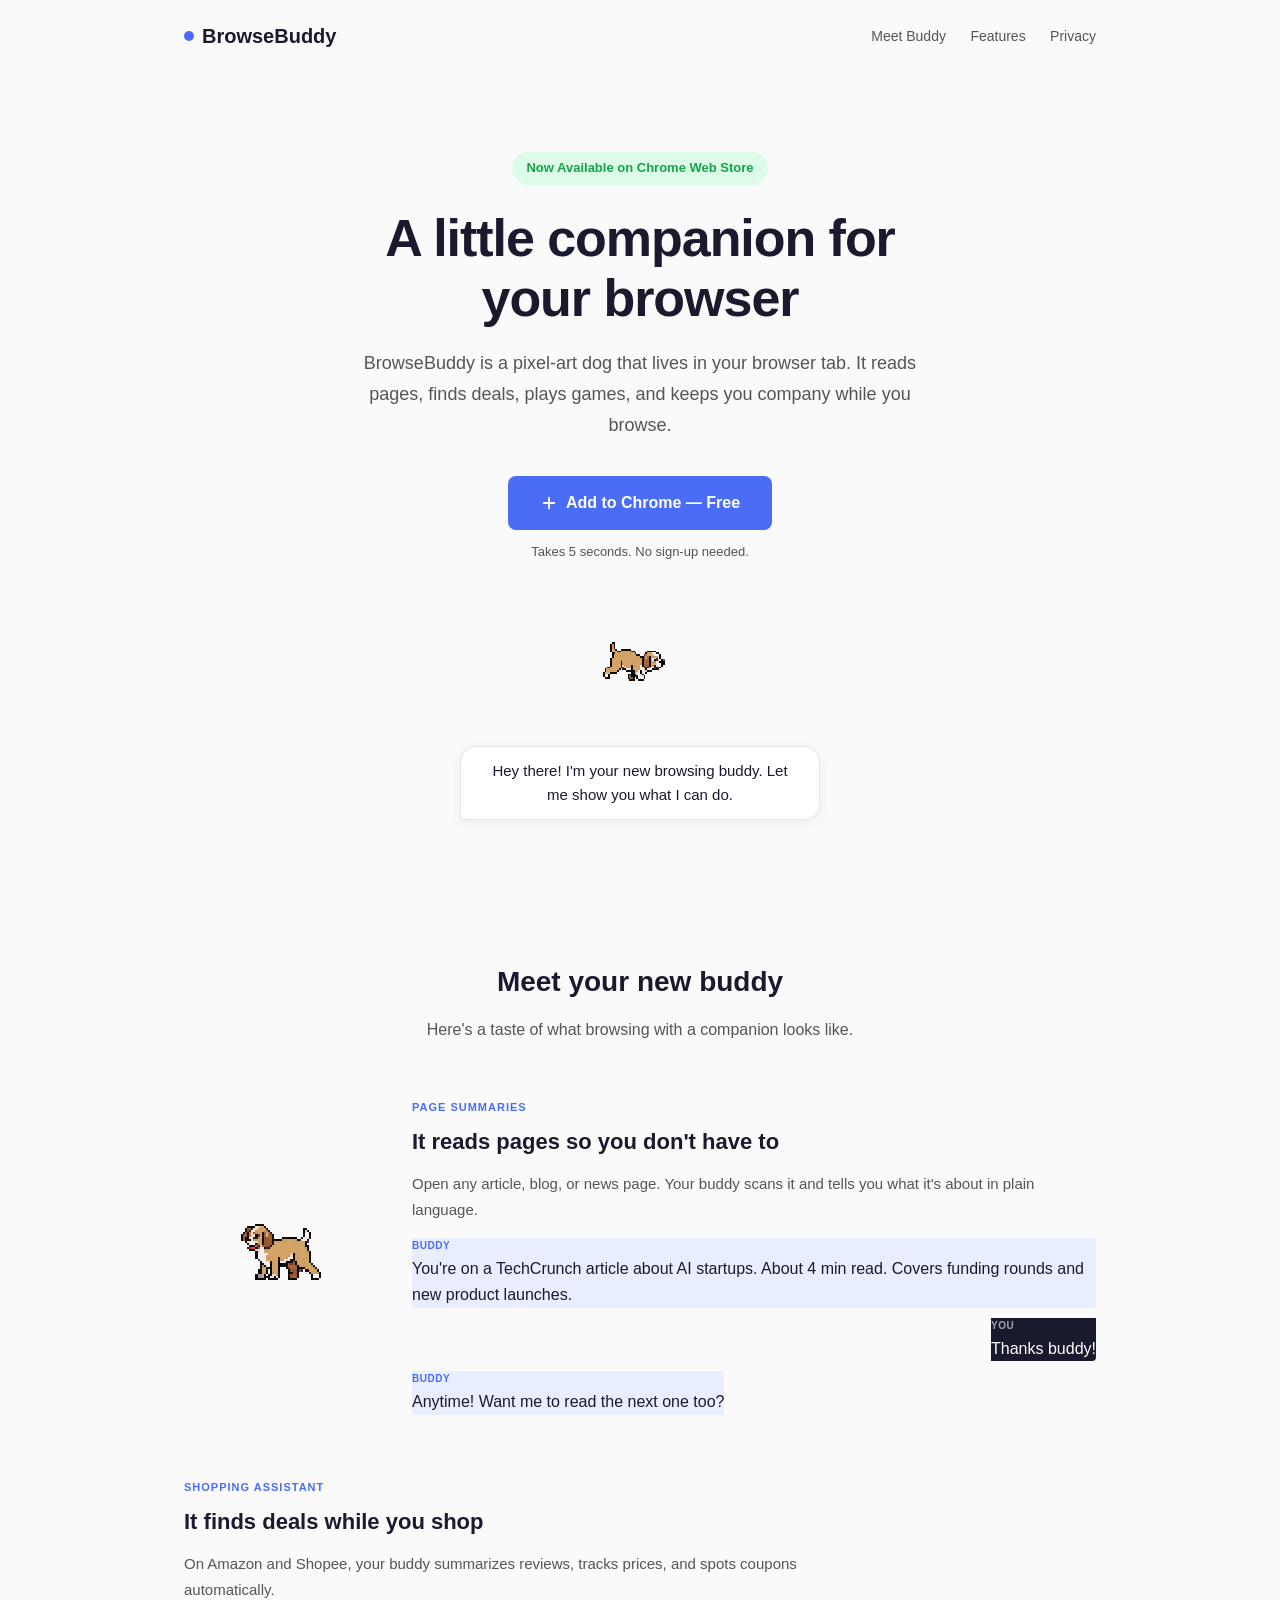
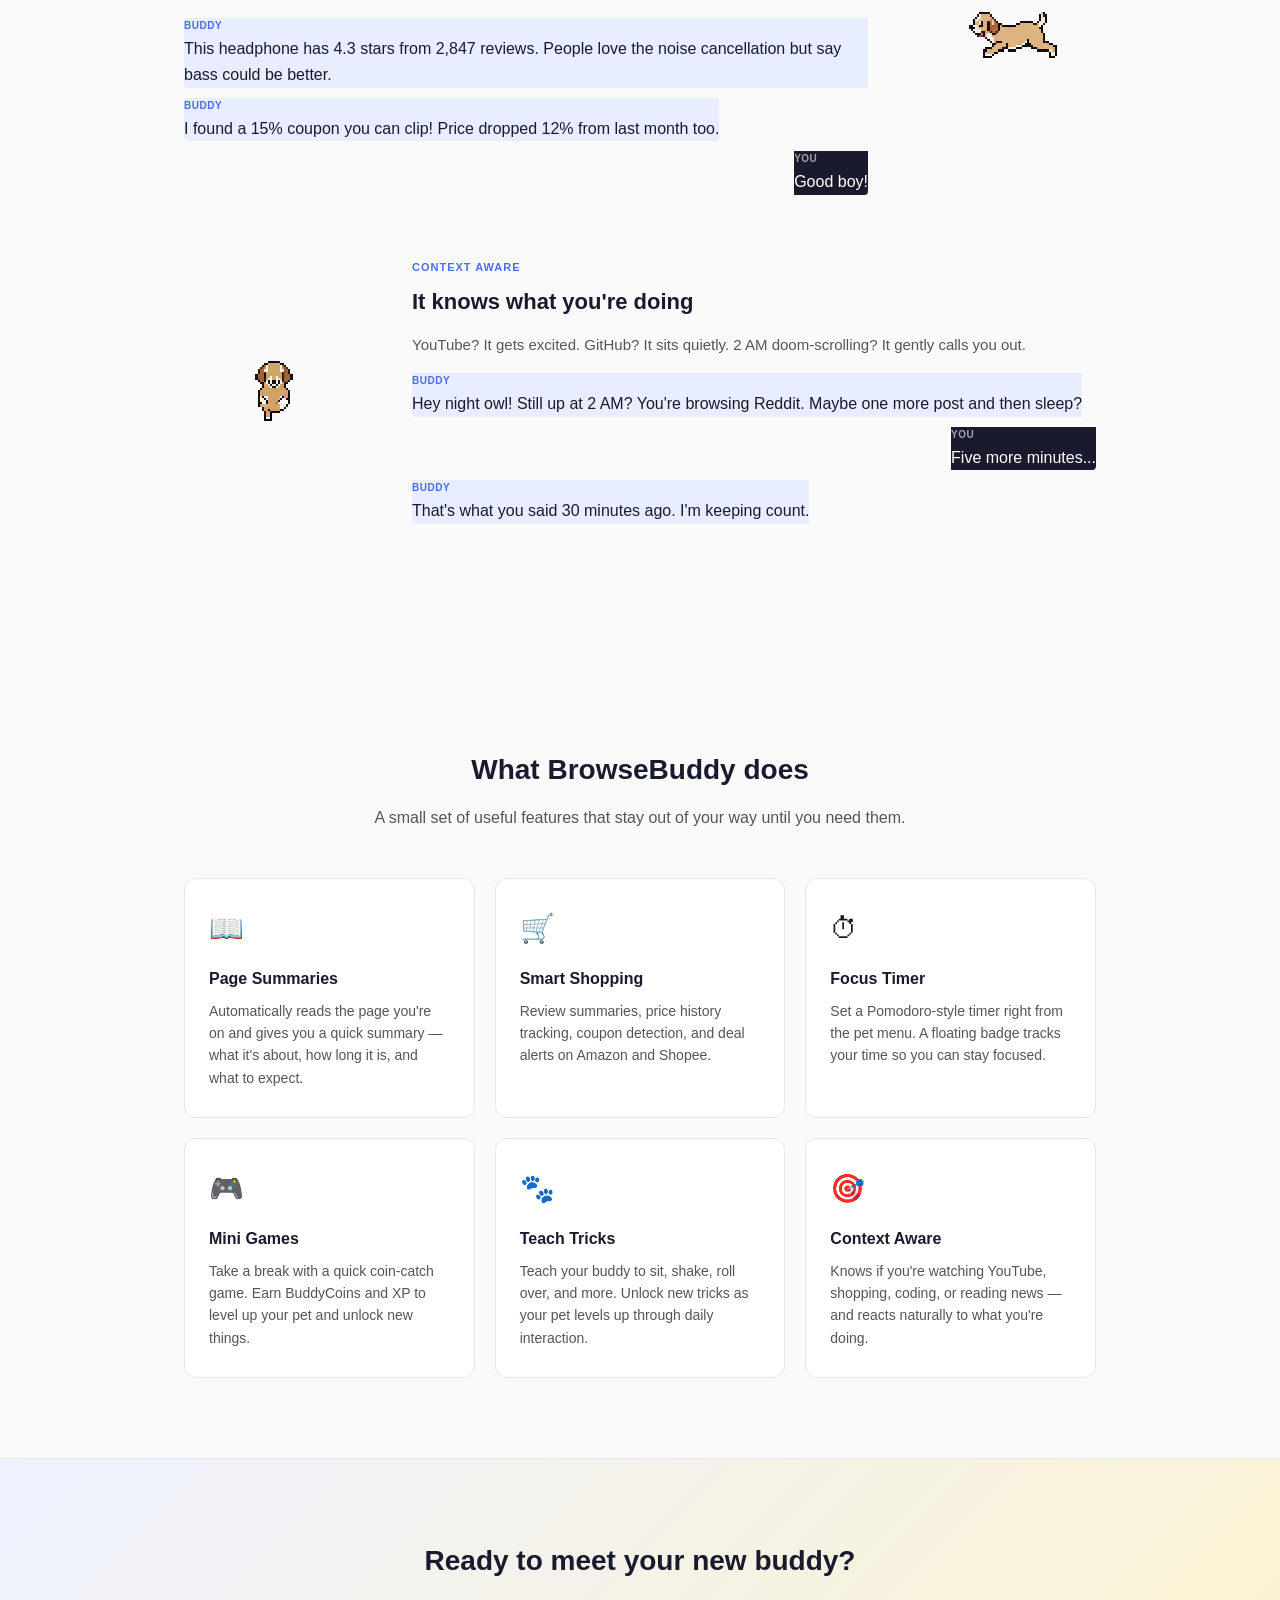
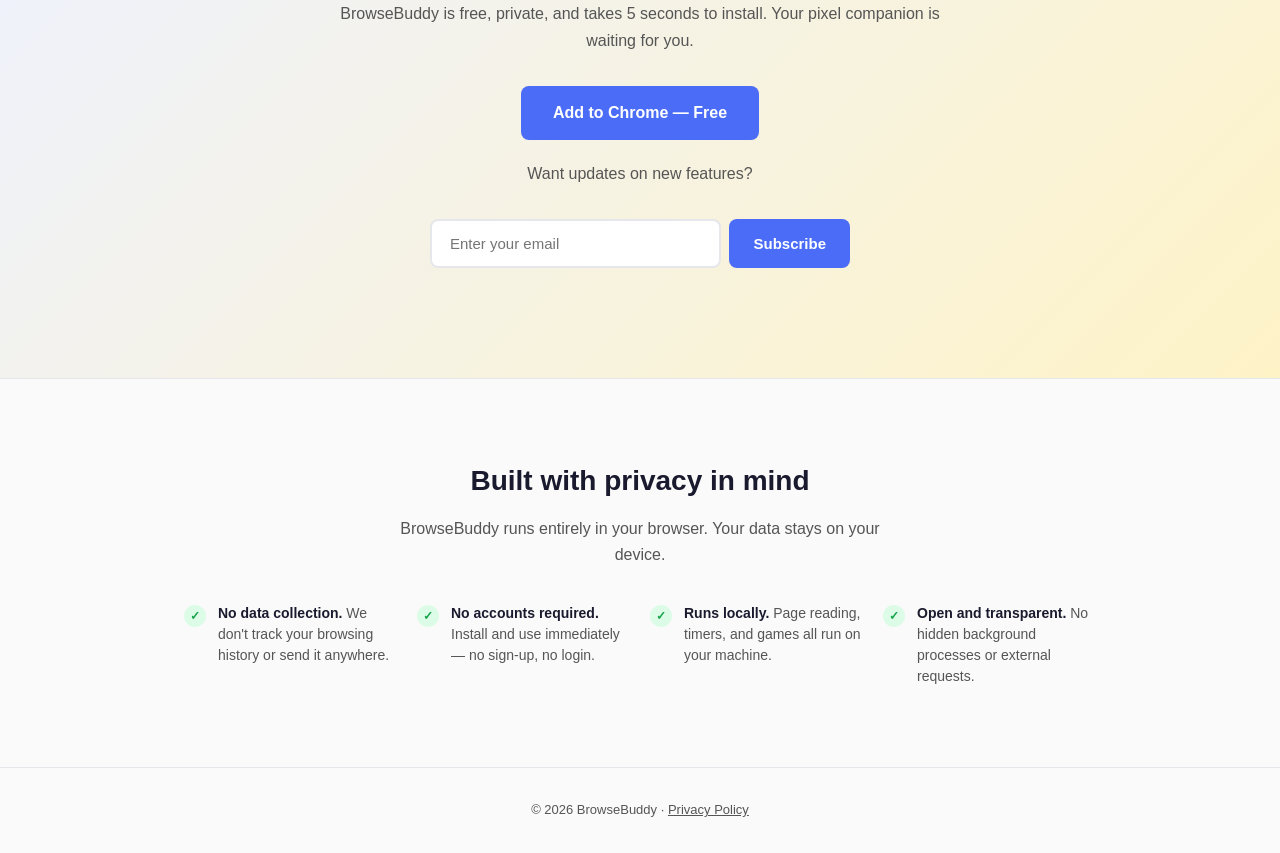
==== commit 721e8901: "Update landing page: BrowseBuddy is live on Chrome Web Store - Replace Coming Soon badge with 'Now A" ====
--- a/docs/index.html
+++ b/docs/index.html
@@ -532,15 +532,14 @@
 
   <!-- HERO -->
   <section class="hero">
-    <span class="hero-badge">Coming Soon to Chrome Web Store</span>
+    <span class="hero-badge" style="background:#dcfce7;color:#16a34a;">Now Available on Chrome Web Store</span>
     <h1>A little companion for<br>your browser</h1>
     <p>BrowseBuddy is a pixel-art dog that lives in your browser tab. It reads pages, finds deals, plays games, and keeps you company while you browse.</p>
-    <div class="email-form" id="hero-form">
-      <input type="email" id="hero-email" placeholder="Enter your email" required>
-      <button type="button" onclick="submitEmail('hero')">Get Early Access</button>
-    </div>
-    <div class="form-msg" id="hero-msg"></div>
-    <span class="cta-sub">Be the first to know when we launch</span>
+    <a href="https://chromewebstore.google.com/detail/browsebuddy/ocbegboiecbkgnnmplhfpcehhkddmgdd" target="_blank" class="cta-btn" id="cta-add-chrome" onclick="gtag('event', 'cta_click', {event_category: 'engagement', event_label: 'add_to_chrome'});">
+      <svg width="18" height="18" viewBox="0 0 24 24" fill="none" stroke="currentColor" stroke-width="2.5" stroke-linecap="round" stroke-linejoin="round"><path d="M12 5v14M5 12h14"/></svg>
+      Add to Chrome — Free
+    </a>
+    <span class="cta-sub">Takes 5 seconds. No sign-up needed.</span>
 
     <div class="hero-gif">
       <img src="assets/buddy-walk.gif" alt="BrowseBuddy walking animation">
@@ -646,16 +645,17 @@
   <!-- COMING SOON CTA -->
   <section class="coming-soon">
     <div class="inner">
-      <h2>We're putting the finishing touches</h2>
-      <p>BrowseBuddy is currently under review on the Chrome Web Store. We're polishing every pixel to make sure your buddy is ready for the real world.</p>
-      <div class="progress-bar"><div class="progress-fill"></div></div>
-      <div class="progress-text">Almost there — finalizing Chrome Web Store review</div>
-      <div class="email-form" id="bottom-form">
+      <h2>Ready to meet your new buddy?</h2>
+      <p>BrowseBuddy is free, private, and takes 5 seconds to install. Your pixel companion is waiting for you.</p>
+      <a href="https://chromewebstore.google.com/detail/browsebuddy/ocbegboiecbkgnnmplhfpcehhkddmgdd" target="_blank" class="cta-btn" onclick="gtag('event', 'cta_click', {event_category: 'engagement', event_label: 'add_to_chrome_bottom'});">
+        Add to Chrome — Free
+      </a>
+      <p class="notify-text" style="margin-top:20px;">Want updates on new features?</p>
+      <div class="email-form" id="bottom-form" style="margin-top:12px;">
         <input type="email" id="bottom-email" placeholder="Enter your email" required>
-        <button type="button" onclick="submitEmail('bottom')">Notify Me</button>
+        <button type="button" onclick="submitEmail('bottom')">Subscribe</button>
       </div>
       <div class="form-msg" id="bottom-msg"></div>
-      <p class="notify-text">We'll only email you once — when BrowseBuddy is ready.</p>
     </div>
   </section>
 
